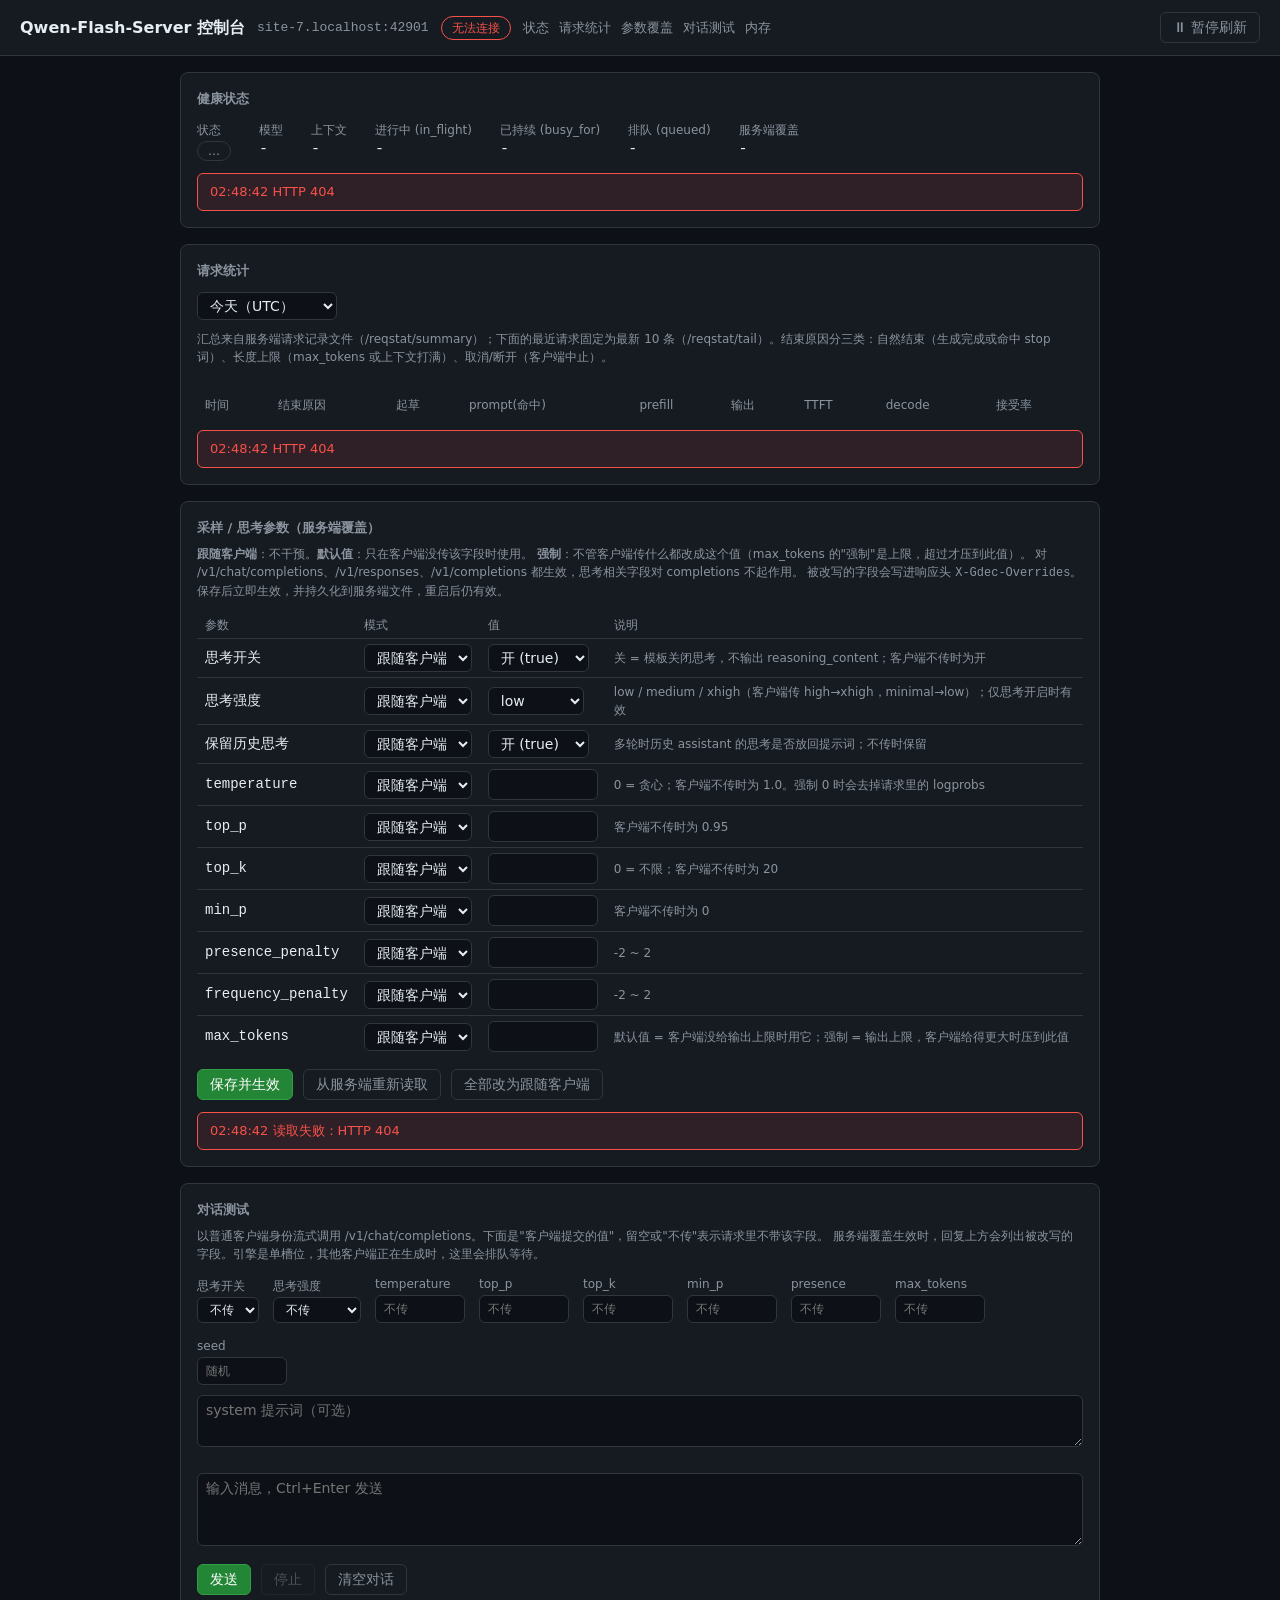
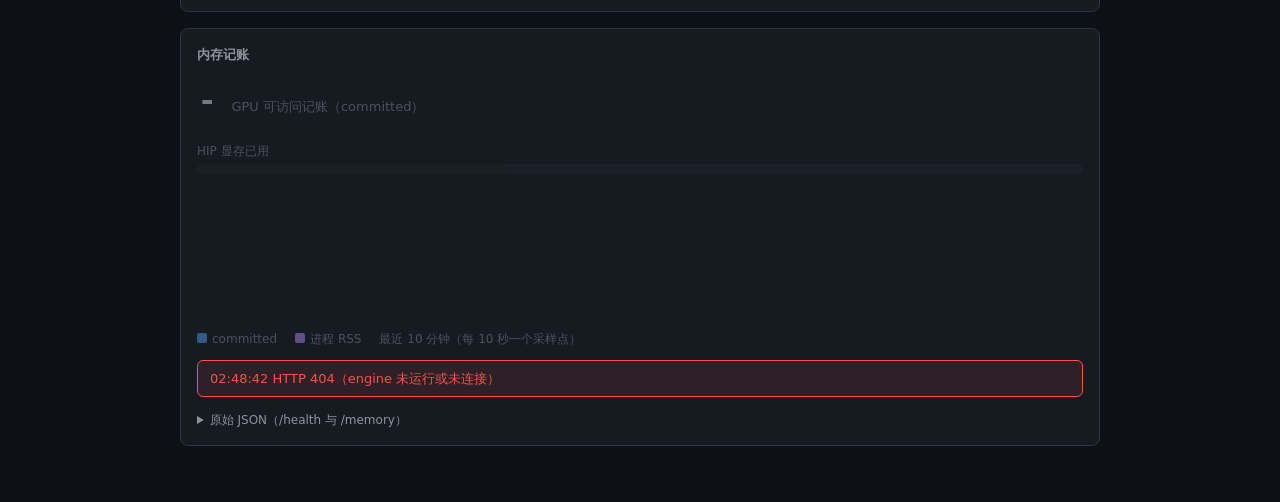
==== src/api/static/dashboard.html @ 6900c1ee "api: 重做前端控制台" ====
<!DOCTYPE html>
<html lang="zh-CN">
<head>
<meta charset="utf-8">
<meta name="viewport" content="width=device-width, initial-scale=1">
<title>Qwen-Flash-Server 控制台</title>
<style>
  :root {
    --bg: #0d1117; --panel: #161b22; --border: #30363d;
    --fg: #e6edf3; --dim: #8b949e;
    --ok: #3fb950; --warn: #d29922; --err: #f85149;
    --c-committed: #58a6ff; --c-rss: #bc8cff;
  }
  * { box-sizing: border-box; }
  body {
    margin: 0; background: var(--bg); color: var(--fg);
    font: 14px/1.5 "Segoe UI", system-ui, -apple-system, sans-serif;
  }
  .mono { font-family: Consolas, "Cascadia Mono", "Courier New", monospace; }
  header {
    display: flex; align-items: center; gap: 12px; flex-wrap: wrap;
    padding: 12px 20px; border-bottom: 1px solid var(--border);
    background: var(--panel);
  }
  header h1 { font-size: 16px; margin: 0; font-weight: 600; }
  header nav { display: flex; gap: 10px; font-size: 13px; }
  header nav a { color: var(--dim); text-decoration: none; }
  header nav a:hover { color: var(--fg); }
  #target { color: var(--dim); font-size: 13px; }
  .chip {
    padding: 2px 10px; border-radius: 999px; font-size: 12px;
    border: 1px solid var(--border); color: var(--dim);
  }
  .chip.ok   { color: var(--ok);   border-color: var(--ok); }
  .chip.warn { color: var(--warn); border-color: var(--warn); }
  .chip.err  { color: var(--err);  border-color: var(--err); }
  .btn, #pause {
    background: none; color: var(--dim); cursor: pointer;
    border: 1px solid var(--border); border-radius: 6px; padding: 4px 12px;
    font: inherit;
  }
  #pause { margin-left: auto; }
  .btn:hover, #pause:hover { color: var(--fg); border-color: var(--dim); }
  .btn.primary { color: #fff; background: #238636; border-color: #2ea043; }
  .btn.primary:hover { background: #2ea043; }
  .btn:disabled { opacity: 0.45; cursor: default; }
  main { max-width: 960px; margin: 0 auto; padding: 16px 20px 40px; }
  .panel {
    background: var(--panel); border: 1px solid var(--border);
    border-radius: 8px; padding: 16px; margin-bottom: 16px;
  }
  .panel h2 { font-size: 13px; margin: 0 0 12px; color: var(--dim); font-weight: 600; }
  .panel .meta { float: right; font-weight: 400; font-size: 12px; }
  .hint { color: var(--dim); font-size: 12px; margin: -4px 0 12px; }
  .kv { display: flex; gap: 28px; flex-wrap: wrap; }
  .kv > div > .k { color: var(--dim); font-size: 12px; }
  .kv > div > .v { font-size: 15px; }
  .hero { display: flex; align-items: baseline; gap: 14px; margin-bottom: 14px; }
  .hero .num { font-size: 34px; font-weight: 700; }
  .hero .lab { color: var(--dim); font-size: 13px; }
  .bar {
    height: 10px; border-radius: 5px; background: #21262d;
    overflow: hidden; margin: 4px 0 4px;
  }
  .bar > i { display: block; height: 100%; background: var(--c-committed); }
  .barlab { display: flex; justify-content: space-between; color: var(--dim); font-size: 12px; }
  .grid {
    display: grid; grid-template-columns: repeat(auto-fit, minmax(210px, 1fr));
    gap: 12px; margin-top: 14px;
  }
  .cell { background: #0d1117; border: 1px solid var(--border); border-radius: 6px; padding: 10px 12px; }
  .cell .k { color: var(--dim); font-size: 12px; }
  .cell .v { font-size: 18px; font-weight: 600; }
  .cell .s { color: var(--dim); font-size: 12px; }
  .stale { opacity: 0.45; }
  .errmsg {
    display: none; margin-top: 12px; padding: 8px 12px; border-radius: 6px;
    background: rgba(248,81,73,0.1); border: 1px solid var(--err); color: var(--err);
    font-size: 13px; word-break: break-all;
  }
  .errmsg.show { display: block; }
  canvas { width: 100%; height: 120px; margin-top: 14px; display: block; }
  .legend { display: flex; gap: 18px; color: var(--dim); font-size: 12px; margin-top: 4px; }
  .legend i { display: inline-block; width: 10px; height: 10px; border-radius: 2px; margin-right: 5px; }
  details { margin-top: 14px; }
  summary { cursor: pointer; color: var(--dim); font-size: 12px; }
  pre {
    background: #0d1117; border: 1px solid var(--border); border-radius: 6px;
    padding: 10px; overflow-x: auto; font-size: 12px; margin: 8px 0 0;
    white-space: pre-wrap; word-break: break-all;
  }
  input, select, textarea {
    background: #0d1117; color: var(--fg); border: 1px solid var(--border);
    border-radius: 6px; padding: 4px 8px; font: inherit;
  }
  input:disabled, select:disabled { opacity: 0.4; }
  input[type=number] { width: 110px; }
  input[type=checkbox] { width: auto; }
  textarea { width: 100%; resize: vertical; }
  table.ovr { width: 100%; border-collapse: collapse; }
  table.ovr th { text-align: left; color: var(--dim); font-weight: 400; font-size: 12px; padding: 4px 8px; }
  table.ovr td { padding: 5px 8px; border-top: 1px solid var(--border); vertical-align: middle; }
  table.ovr td.note { color: var(--dim); font-size: 12px; }
  table.ovr tr.on td:first-child { color: var(--warn); }
  table.ovr tr.def td:first-child { color: var(--c-committed); }
  .row { display: flex; gap: 10px; align-items: center; flex-wrap: wrap; margin-top: 12px; }
  #ovr-status, #chat-status { color: var(--dim); font-size: 12px; }
  .cparams { display: flex; gap: 14px; flex-wrap: wrap; align-items: flex-end; margin-bottom: 10px; }
  .cparams label { display: flex; flex-direction: column; color: var(--dim); font-size: 12px; gap: 2px; }
  .cparams input[type=number] { width: 90px; }
  #c-log { display: flex; flex-direction: column; gap: 10px; margin: 10px 0; }
  .msg { border: 1px solid var(--border); border-radius: 6px; padding: 8px 12px; background: #0d1117; }
  .msg .role { color: var(--dim); font-size: 12px; margin-bottom: 4px; }
  .msg.user { border-color: #1f6feb; }
  .msg .body { white-space: pre-wrap; word-break: break-word; }
  .msg .think { white-space: pre-wrap; word-break: break-word; color: var(--dim); font-size: 13px;
                border-left: 2px solid var(--border); padding-left: 10px; margin: 4px 0 8px; }
  .msg .stat { color: var(--dim); font-size: 12px; margin-top: 6px; }
  .msg .ovr-note { color: var(--warn); font-size: 12px; margin-bottom: 4px; }
</style>
</head>
<body>
<header>
  <h1>Qwen-Flash-Server 控制台</h1>
  <span class="mono" id="target"></span>
  <span class="chip" id="conn">连接中…</span>
  <nav><a href="#health">状态</a><a href="#reqs">请求统计</a><a href="#ovr">参数覆盖</a><a href="#chat">对话测试</a><a href="#mem">内存</a></nav>
  <button id="pause" type="button">⏸ 暂停刷新</button>
</header>
<main>
  <section class="panel" id="health">
    <h2>健康状态 <span class="meta mono" id="health-meta"></span></h2>
    <div class="kv">
      <div><div class="k">状态</div><div class="v"><span class="chip" id="h-status">…</span></div></div>
      <div><div class="k">模型</div><div class="v mono" id="h-model">-</div></div>
      <div><div class="k">上下文</div><div class="v mono" id="h-ctx">-</div></div>
      <div><div class="k">进行中 (in_flight)</div><div class="v mono" id="h-inflight">-</div></div>
      <div><div class="k">已持续 (busy_for)</div><div class="v mono" id="h-busyfor">-</div></div>
      <div><div class="k">排队 (queued)</div><div class="v mono" id="h-queued">-</div></div>
      <div><div class="k">服务端覆盖</div><div class="v mono" id="h-ovr">-</div></div>
    </div>
    <div class="errmsg" id="health-err"></div>
  </section>

  <section class="panel" id="reqs">
    <h2>请求统计 <span class="meta mono" id="reqs-meta"></span></h2>
    <div class="row" style="margin:0 0 12px">
      <select id="reqs-range">
        <option value="1">今天（UTC）</option>
        <option value="7">近 7 天（UTC）</option>
        <option value="0">全部历史</option>
      </select>
      <span class="hint" style="margin:0">汇总来自服务端请求记录文件（/reqstat/summary）；下面的最近请求固定为最新 10 条（/reqstat/tail）。结束原因分三类：自然结束（生成完成或命中 stop 词）、长度上限（max_tokens 或上下文打满）、取消/断开（客户端中止）。</span>
    </div>
    <div class="grid" id="reqs-grid"></div>
    <div id="reqs-acc" style="margin-top:10px"></div>
    <table class="ovr" style="margin-top:12px">
      <thead><tr><th>时间</th><th>结束原因</th><th>起草</th><th>prompt(命中)</th><th>prefill</th><th>输出</th><th>TTFT</th><th>decode</th><th>接受率</th></tr></thead>
      <tbody id="reqs-body"></tbody>
    </table>
    <div class="errmsg" id="reqs-err"></div>
  </section>

  <section class="panel" id="ovr">
    <h2>采样 / 思考参数（服务端覆盖） <span class="meta mono" id="ovr-meta"></span></h2>
    <p class="hint">
      <b>跟随客户端</b>：不干预。<b>默认值</b>：只在客户端没传该字段时使用。
      <b>强制</b>：不管客户端传什么都改成这个值（max_tokens 的"强制"是上限，超过才压到此值）。
      对 /v1/chat/completions、/v1/responses、/v1/completions 都生效，思考相关字段对 completions 不起作用。
      被改写的字段会写进响应头 <span class="mono">X-Gdec-Overrides</span>。保存后立即生效，并持久化到服务端文件，重启后仍有效。
    </p>
    <table class="ovr">
      <thead><tr><th>参数</th><th>模式</th><th>值</th><th>说明</th></tr></thead>
      <tbody id="ovr-body"></tbody>
    </table>
    <div class="row">
      <input id="ovr-key" type="password" placeholder="管理密钥 (GDEC_API_ADMIN_KEY)" style="display:none; width:240px">
      <button id="ovr-save" class="btn primary" type="button">保存并生效</button>
      <button id="ovr-reload" class="btn" type="button">从服务端重新读取</button>
      <button id="ovr-clear" class="btn" type="button">全部改为跟随客户端</button>
      <span id="ovr-status"></span>
    </div>
    <div class="errmsg" id="ovr-err"></div>
  </section>

  <section class="panel" id="chat">
    <h2>对话测试 <span class="meta mono" id="chat-meta"></span></h2>
    <p class="hint">
      以普通客户端身份流式调用 /v1/chat/completions。下面是"客户端提交的值"，留空或"不传"表示请求里不带该字段。
      服务端覆盖生效时，回复上方会列出被改写的字段。引擎是单槽位，其他客户端正在生成时，这里会排队等待。
    </p>
    <div class="cparams">
      <label>思考开关<select id="c-think"><option value="">不传</option><option value="true">开</option><option value="false">关</option></select></label>
      <label>思考强度<select id="c-effort"><option value="">不传</option><option>low</option><option>medium</option><option>xhigh</option></select></label>
      <label>temperature<input id="c-temp" type="number" min="0" max="2" step="0.05" placeholder="不传"></label>
      <label>top_p<input id="c-topp" type="number" min="0" max="1" step="0.01" placeholder="不传"></label>
      <label>top_k<input id="c-topk" type="number" min="0" step="1" placeholder="不传"></label>
      <label>min_p<input id="c-minp" type="number" min="0" max="1" step="0.01" placeholder="不传"></label>
      <label>presence<input id="c-pres" type="number" min="-2" max="2" step="0.1" placeholder="不传"></label>
      <label>max_tokens<input id="c-max" type="number" min="1" step="1" placeholder="不传"></label>
      <label>seed<input id="c-seed" type="number" min="0" step="1" placeholder="随机"></label>
    </div>
    <textarea id="c-system" rows="2" placeholder="system 提示词（可选）"></textarea>
    <div id="c-log"></div>
    <textarea id="c-input" rows="3" placeholder="输入消息，Ctrl+Enter 发送"></textarea>
    <div class="row">
      <button id="c-send" class="btn primary" type="button">发送</button>
      <button id="c-stop" class="btn" type="button" disabled>停止</button>
      <button id="c-clear" class="btn" type="button">清空对话</button>
      <span id="chat-status"></span>
    </div>
    <div class="errmsg" id="chat-err"></div>
  </section>

  <section class="panel" id="mem">
    <h2>内存记账 <span class="meta mono" id="mem-meta"></span></h2>
    <div id="mem-data">
      <div class="hero">
        <span class="num mono" id="m-hero" title="gpu_accessible_committed_bytes">-</span>
        <span class="lab">GPU 可访问记账（committed）<br>
          <span id="m-accounting" style="font-size:12px"></span></span>
      </div>
      <div class="barlab"><span>HIP 显存已用</span><span class="mono" id="m-hip-pct"></span></div>
      <div class="bar"><i id="m-hip-bar" style="width:0%"></i></div>
      <div class="barlab"><span id="m-hip-used"></span><span id="m-hip-total"></span></div>
      <div class="grid" id="mem-grid"></div>
      <canvas id="spark"></canvas>
      <div class="legend">
        <span><i style="background:var(--c-committed)"></i>committed</span>
        <span><i style="background:var(--c-rss)"></i>进程 RSS</span>
        <span>最近 10 分钟（每 10 秒一个采样点）</span>
      </div>
    </div>
    <div class="errmsg" id="mem-err"></div>
    <details><summary>原始 JSON（/health 与 /memory）</summary>
      <pre id="raw-health">-</pre>
      <pre id="raw-mem">-</pre>
    </details>
  </section>
</main>
<script>
"use strict";
const HEALTH_MS = 2000;   // /health 轮询间隔
const MEM_MS    = 10000;  // /memory 轮询间隔（查询占用推理槽位，勿低于 ~1 秒）
const TIMEOUT_MS = 5000;
const HIST_CAP = 60;      // 60 点 * 10s = 10 分钟趋势

let paused = false;
const hist = { committed: [], rss: [] };
const $ = id => document.getElementById(id);

function fmtBytes(n) {
  if (n == null || isNaN(n)) return "-";
  const g = 1073741824, m = 1048576, k = 1024;
  if (Math.abs(n) >= g) return (n / g).toFixed(2) + " GiB";
  if (Math.abs(n) >= m) return (n / m).toFixed(1) + " MiB";
  if (Math.abs(n) >= k) return (n / k).toFixed(1) + " KiB";
  return n + " B";
}
function hhmmss() {
  const d = new Date(), p = v => String(v).padStart(2, "0");
  return p(d.getHours()) + ":" + p(d.getMinutes()) + ":" + p(d.getSeconds());
}
function setChip(el, cls, text) { el.className = "chip " + cls; el.textContent = text; }

// 从 OpenAI 风格错误信封里取消息
function errText(j, status) {
  return (j && j.error && (j.error.message || j.error.type)) || ("HTTP " + status);
}

// fetch 一个端点：返回解析后的 JSON；HTTP 错误抛 Error（附 status）
async function grab(url, opts) {
  const c = new AbortController();
  const t = setTimeout(() => c.abort(), TIMEOUT_MS);
  try {
    const r = await fetch(url, Object.assign({ signal: c.signal }, opts || {}));
    const text = await r.text();
    let j = null;
    try { j = JSON.parse(text); } catch (e) { /* 非 JSON 按状态码报错 */ }
    if (!r.ok) { const e = new Error(errText(j, r.status)); e.status = r.status; throw e; }
    return j;
  } catch (e) {
    if (e.name === "AbortError") throw new Error("请求超时");
    throw e;
  } finally { clearTimeout(t); }
}

function showErr(panelId, err) {
  const el = $(panelId);
  el.textContent = hhmmss() + "  " + err;
  el.classList.add("show");
}
function hideErr(panelId) { $(panelId).classList.remove("show"); }

// ------------------------------------------------------------ 健康状态 --
function ovrSummary(t) {
  const keys = Object.keys(t || {});
  if (!keys.length) return "无（全部跟随客户端）";
  return keys.map(k => k + (t[k].mode === "force" ? "=" : "≈") + JSON.stringify(t[k].value)).join("  ");
}

function renderHealth(j) {
  const s = $("h-status");
  if (j.busy) setChip(s, "warn", "busy");
  else if (j.status === "ok") setChip(s, "ok", "ok");
  else setChip(s, "err", String(j.status));
  $("h-model").textContent = j.model ?? "-";
  $("h-ctx").textContent = j.context ?? "-";
  $("h-inflight").textContent = j.in_flight ?? "-";
  const bf = j.busy_for_s;
  $("h-busyfor").textContent = (bf == null) ? "-" : (bf.toFixed(1) + "s");
  $("h-queued").textContent = j.queued ?? "-";
  $("h-ovr").textContent = ovrSummary(j.server_overrides);
  $("h-ovr").title = "= 强制，≈ 默认值";
  $("raw-health").textContent = JSON.stringify(j, null, 1);
}

// ------------------------------------------------------------ 参数覆盖 --
// type: bool / effort / num / int；def 是切到"默认值/强制"时预填的值
const OVR_FIELDS = [
  { k: "enable_thinking", label: "思考开关", type: "bool", def: true,
    note: "关 = 模板关闭思考，不输出 reasoning_content；客户端不传时为开" },
  { k: "reasoning_effort", label: "思考强度", type: "effort", def: "xhigh",
    note: "low / medium / xhigh（客户端传 high→xhigh，minimal→low）；仅思考开启时有效" },
  { k: "preserve_thinking", label: "保留历史思考", type: "bool", def: true,
    note: "多轮时历史 assistant 的思考是否放回提示词；不传时保留" },
  { k: "temperature", label: "temperature", type: "num", min: 0, max: 2, step: 0.05, def: 1.0,
    note: "0 = 贪心；客户端不传时为 1.0。强制 0 时会去掉请求里的 logprobs" },
  { k: "top_p", label: "top_p", type: "num", min: 0, max: 1, step: 0.01, def: 0.95,
    note: "客户端不传时为 0.95" },
  { k: "top_k", label: "top_k", type: "int", min: 0, max: 2147483647, step: 1, def: 20,
    note: "0 = 不限；客户端不传时为 20" },
  { k: "min_p", label: "min_p", type: "num", min: 0, max: 1, step: 0.01, def: 0,
    note: "客户端不传时为 0" },
  { k: "presence_penalty", label: "presence_penalty", type: "num", min: -2, max: 2, step: 0.1, def: 0,
    note: "-2 ~ 2" },
  { k: "frequency_penalty", label: "frequency_penalty", type: "num", min: -2, max: 2, step: 0.1, def: 0,
    note: "-2 ~ 2" },
  { k: "max_tokens", label: "max_tokens", type: "int", min: 1, max: 2147483647, step: 1, def: 32768,
    note: "默认值 = 客户端没给输出上限时用它；强制 = 输出上限，客户端给得更大时压到此值" },
];

function ovrValueInput(f) {
  if (f.type === "bool") {
    const s = document.createElement("select");
    s.innerHTML = '<option value="true">开 (true)</option><option value="false">关 (false)</option>';
    return s;
  }
  if (f.type === "effort") {
    const s = document.createElement("select");
    s.innerHTML = "<option>low</option><option>medium</option><option>xhigh</option>";
    return s;
  }
  const i = document.createElement("input");
  i.type = "number"; i.min = f.min; i.max = f.max; i.step = f.step;
  return i;
}

function buildOvrTable() {
  const tb = $("ovr-body");
  tb.innerHTML = "";
  for (const f of OVR_FIELDS) {
    const tr = document.createElement("tr");
    tr.id = "ovr-row-" + f.k;
    const name = document.createElement("td");
    name.className = "mono"; name.textContent = f.label;
    if (f.label !== f.k) name.title = f.k;
    const modeTd = document.createElement("td");
    const mode = document.createElement("select");
    mode.innerHTML = '<option value="client">跟随客户端</option><option value="default">默认值</option>' +
                     '<option value="force">强制</option>';
    modeTd.appendChild(mode);
    const valTd = document.createElement("td");
    const val = ovrValueInput(f);
    valTd.appendChild(val);
    const note = document.createElement("td");
    note.className = "note"; note.textContent = f.note;
    tr.append(name, modeTd, valTd, note);
    tb.appendChild(tr);
    f.modeEl = mode; f.valEl = val; f.row = tr;
    mode.addEventListener("change", () => { syncRow(f); markDirty(); });
    val.addEventListener("input", markDirty);
    val.addEventListener("change", markDirty);
  }
}

function setVal(f, v) { f.valEl.value = String(v); }
function getVal(f) {
  const raw = f.valEl.value;
  if (f.type === "bool") return raw === "true";
  if (f.type === "effort") return raw;
  if (raw.trim() === "") throw new Error(f.k + " 需要填写数值");
  const n = Number(raw);
  if (!isFinite(n)) throw new Error(f.k + " 不是有效数字");
  if (f.type === "int" && !Number.isInteger(n)) throw new Error(f.k + " 必须是整数");
  if (n < f.min || n > f.max) throw new Error(f.k + " 超出范围 " + f.min + " ~ " + f.max);
  return n;
}
function syncRow(f) {
  const m = f.modeEl.value;
  f.valEl.disabled = m === "client";
  f.row.className = m === "force" ? "on" : m === "default" ? "def" : "";
}

let ovrDirty = false;
function markDirty() { ovrDirty = true; $("ovr-status").textContent = "有未保存的修改"; }

function fillOvr(state) {
  const t = state.overrides || {};
  for (const f of OVR_FIELDS) {
    const e = t[f.k];
    f.modeEl.value = e ? e.mode : "client";
    setVal(f, e ? e.value : f.def);
    syncRow(f);
  }
  $("ovr-key").style.display = state.admin_key_required ? "" : "none";
  $("ovr-meta").textContent = state.persist_path ? ("持久化文件：" + state.persist_path) : "仅内存（未持久化）";
  ovrDirty = false;
}

async function loadOvr() {
  try {
    fillOvr(await grab("/admin/overrides"));
    hideErr("ovr-err");
    $("ovr-status").textContent = "已读取 " + hhmmss();
  } catch (e) { showErr("ovr-err", "读取失败：" + e.message); }
}

function collectOvr() {
  const t = {};
  for (const f of OVR_FIELDS) {
    const m = f.modeEl.value;
    if (m === "client") continue;
    t[f.k] = { mode: m, value: getVal(f) };
  }
  return t;
}

async function saveOvr(table) {
  const headers = { "Content-Type": "application/json" };
  const key = $("ovr-key").value;
  if (key) headers["X-Admin-Key"] = key;
  try {
    const j = await grab("/admin/overrides", { method: "POST", headers, body: JSON.stringify(table) });
    fillOvr(j);
    hideErr("ovr-err");
    $("ovr-status").textContent = (j.saved ? "已保存并生效 " : "已生效，但未能写入文件 ") + hhmmss();
    if (!j.saved) showErr("ovr-err", "持久化失败：" + (j.save_error || "?") + "（重启后会丢失）");
    tickHealth();
  } catch (e) {
    if (e.status === 401) $("ovr-key").style.display = "";
    showErr("ovr-err", "保存失败：" + e.message);
  }
}

$("ovr-save").addEventListener("click", () => {
  let t;
  try { t = collectOvr(); } catch (e) { showErr("ovr-err", e.message); return; }
  saveOvr(t);
});
$("ovr-reload").addEventListener("click", () => {
  if (ovrDirty && !confirm("丢弃未保存的修改？")) return;
  loadOvr();
});
$("ovr-clear").addEventListener("click", () => {
  if (!confirm("清空服务端覆盖表，所有参数改为跟随客户端？")) return;
  saveOvr({});
});

// ------------------------------------------------------------ 对话测试 --
let convo = [];          // 已完成的轮次：{role, content, reasoning_content?}
let chatAbort = null;

function msgBox(role) {
  const d = document.createElement("div");
  d.className = "msg " + role;
  const r = document.createElement("div");
  r.className = "role"; r.textContent = role;
  d.appendChild(r);
  $("c-log").appendChild(d);
  return d;
}
function addPart(box, cls, text) {
  const e = document.createElement("div");
  e.className = cls; e.textContent = text || "";
  box.appendChild(e);
  return e;
}
function numParam(id) {
  const v = $(id).value.trim();
  return v === "" ? undefined : Number(v);
}

function buildChatBody() {
  const msgs = [];
  const sys = $("c-system").value.trim();
  if (sys) msgs.push({ role: "system", content: sys });
  const body = { messages: msgs.concat(convo), stream: true, stream_options: { include_usage: true } };
  const think = $("c-think").value;
  if (think) body.enable_thinking = think === "true";
  const effort = $("c-effort").value;
  if (effort) body.reasoning_effort = effort;
  const nums = { temperature: "c-temp", top_p: "c-topp", top_k: "c-topk", min_p: "c-minp",
                 presence_penalty: "c-pres", max_tokens: "c-max", seed: "c-seed" };
  for (const [k, id] of Object.entries(nums)) {
    const v = numParam(id);
    if (v !== undefined) body[k] = v;
  }
  return body;
}

function setBusy(b) {
  $("c-send").disabled = b; $("c-stop").disabled = !b; $("c-clear").disabled = b;
}

async function sendChat() {
  const text = $("c-input").value;
  if (!text.trim() || chatAbort) return;
  hideErr("chat-err");
  convo.push({ role: "user", content: text });
  addPart(msgBox("user"), "body", text);
  $("c-input").value = "";
  const body = buildChatBody();
  const box = msgBox("assistant");
  const note = addPart(box, "ovr-note", "");
  const think = addPart(box, "think", "");
  const ans = addPart(box, "body", "");
  const stat = addPart(box, "stat", "等待中…");
  think.style.display = "none";
  let reasoning = "", content = "", usage = null, finish = null;
  const t0 = performance.now();
  let tFirst = 0;
  chatAbort = new AbortController();
  setBusy(true);
  $("chat-status").textContent = "生成中…";
  try {
    const r = await fetch("/v1/chat/completions", {
      method: "POST", headers: { "Content-Type": "application/json" },
      body: JSON.stringify(body), signal: chatAbort.signal });
    const ov = r.headers.get("X-Gdec-Overrides");
    note.textContent = ov ? ("服务端覆盖了：" + ov) : "";
    if (!r.ok) {
      let j = null; try { j = await r.json(); } catch (e) { /* 忽略 */ }
      throw new Error(errText(j, r.status));
    }
    const reader = r.body.getReader();
    const dec = new TextDecoder();
    let buf = "", done = false;
    while (!done) {
      const { value, done: eof } = await reader.read();
      if (eof) break;
      buf += dec.decode(value, { stream: true });
      let cut;
      while ((cut = buf.indexOf("\n\n")) >= 0) {
        const frame = buf.slice(0, cut); buf = buf.slice(cut + 2);
        for (const line of frame.split("\n")) {
          if (!line.startsWith("data:")) continue;
          const data = line.slice(5).trim();
          if (data === "[DONE]") { done = true; break; }
          let j; try { j = JSON.parse(data); } catch (e) { continue; }
          if (j.error) throw new Error(j.error.message || "stream error");
          if (j.usage) usage = j.usage;
          const ch = j.choices && j.choices[0];
          if (!ch) continue;
          if (ch.finish_reason) finish = ch.finish_reason;
          const d = ch.delta || {};
          if (d.reasoning_content) {
            if (!tFirst) tFirst = performance.now();
            reasoning += d.reasoning_content; think.textContent = reasoning; think.style.display = "";
          }
          if (d.content) {
            if (!tFirst) tFirst = performance.now();
            content += d.content; ans.textContent = content;
          }
          if (tFirst) stat.textContent = "生成中… " + ((performance.now() - t0) / 1000).toFixed(1) + " s";
        }
      }
    }
    $("chat-status").textContent = "完成 " + hhmmss();
  } catch (e) {
    if (e.name === "AbortError") { finish = "已停止"; $("chat-status").textContent = "已停止"; }
    else { showErr("chat-err", e.message); $("chat-status").textContent = "出错"; }
  } finally {
    chatAbort = null;
    setBusy(false);
  }
  const t1 = performance.now();
  const parts = [];
  if (finish) parts.push("结束：" + finish);
  if (tFirst) parts.push("首 token " + ((tFirst - t0) / 1000).toFixed(2) + " s");
  if (usage) {
    parts.push("输出 " + usage.completion_tokens + " tok");
    if (tFirst && usage.completion_tokens > 1)
      parts.push((usage.completion_tokens / ((t1 - tFirst) / 1000)).toFixed(1) + " tok/s");
    const cached = usage.prompt_tokens_details ? usage.prompt_tokens_details.cached_tokens : 0;
    parts.push("prompt " + usage.prompt_tokens + (cached ? "（命中缓存 " + cached + "）" : ""));
  }
  stat.textContent = parts.join("  ·  ");
  if (content || reasoning) {
    const m = { role: "assistant", content };
    if (reasoning) m.reasoning_content = reasoning;
    convo.push(m);
  } else {
    convo.pop();   // 没有任何输出：撤回这条 user，方便改了参数重发
  }
}

$("c-send").addEventListener("click", sendChat);
$("c-stop").addEventListener("click", () => { if (chatAbort) chatAbort.abort(); });
$("c-clear").addEventListener("click", () => { convo = []; $("c-log").innerHTML = ""; hideErr("chat-err"); });
$("c-input").addEventListener("keydown", e => {
  if (e.key === "Enter" && (e.ctrlKey || e.metaKey)) { e.preventDefault(); sendChat(); }
});

// ------------------------------------------------------------ 内存记账 --
function memCell(k, v, sub) {
  return '<div class="cell"><div class="k">' + k + '</div><div class="v mono">' + v +
         '</div><div class="s">' + (sub || "") + "</div></div>";
}

function renderMem(j) {
  const f = n => (n == null ? null : Number(n));
  const committed = f(j.gpu_accessible_committed_bytes);
  $("m-hero").textContent = fmtBytes(committed);
  $("m-hero").title =
    "gpu_accessible_committed_bytes = " + (j.gpu_accessible_committed_bytes ?? "-") + " 字节";
  if (j.accounting) $("m-accounting").textContent = j.accounting;

  const total = f(j.hip_total_bytes), free = f(j.hip_free_bytes);
  if (total != null && free != null) {
    const used = total - free, pct = total ? used / total * 100 : 0;
    $("m-hip-bar").style.width = Math.min(100, Math.max(0, pct)).toFixed(1) + "%";
    $("m-hip-pct").textContent = pct.toFixed(1) + "%";
    $("m-hip-used").textContent = "已用 " + fmtBytes(used);
    $("m-hip-total").textContent = "共 " + fmtBytes(total);
  }

  const peak = (c, p) => "峰值 " + fmtBytes(f(p));
  $("mem-grid").innerHTML =
    memCell("设备分配 (HIP device)", fmtBytes(f(j.device_current_bytes)), peak(0, j.device_peak_bytes)) +
    memCell("注册 mmap（专家权重）", fmtBytes(f(j.registered_mmap_bytes)), "mmap + hipHostRegister") +
    memCell("Pinned host", fmtBytes(f(j.pinned_host_current_bytes)), peak(0, j.pinned_host_peak_bytes)) +
    memCell("启动以来 HIP 增量", fmtBytes(f(j.hip_used_since_engine_start_bytes)), "引擎自身驱动") +
    memCell("进程 RSS", fmtBytes(f(j.process_rss_bytes)), "含可回收 mmap 页缓存") +
    memCell("进程已锁定", fmtBytes(f(j.process_locked_bytes)), "");
  $("raw-mem").textContent = JSON.stringify(j, null, 1);

  hist.committed.push(committed); hist.rss.push(f(j.process_rss_bytes));
  if (hist.committed.length > HIST_CAP) { hist.committed.shift(); hist.rss.shift(); }
  drawSpark();
}

function drawSpark() {
  const cv = $("spark");
  const dpr = window.devicePixelRatio || 1;
  const W = cv.clientWidth * dpr, H = cv.clientHeight * dpr;
  cv.width = W; cv.height = H;
  const g = cv.getContext("2d");
  g.clearRect(0, 0, W, H);
  const series = [
    { data: hist.committed, color: "#58a6ff" },
    { data: hist.rss, color: "#bc8cff" },
  ];
  let max = 0;
  for (const s of series) for (const v of s.data) if (v != null && v > max) max = v;
  if (max <= 0) return;
  const pad = 6 * dpr, n = HIST_CAP;
  const x = i => pad + (W - 2 * pad) * (i / (n - 1));
  const y = v => H - pad - (H - 2 * pad) * (v / max);
  g.strokeStyle = "#30363d"; g.lineWidth = 1;
  g.strokeRect(pad, pad, W - 2 * pad, H - 2 * pad);
  for (const s of series) {
    g.strokeStyle = s.color; g.lineWidth = 1.5 * dpr; g.beginPath();
    let started = false;
    s.data.forEach((v, i) => {
      if (v == null) return;
      if (!started) { g.moveTo(x(i), y(v)); started = true; }
      else g.lineTo(x(i), y(v));
    });
    g.stroke();
  }
  g.fillStyle = "#8b949e"; g.font = (10 * dpr) + "px Consolas, monospace";
  g.fillText(fmtBytes(max), pad + 4 * dpr, pad + 12 * dpr);
}

async function tickHealth() {
  if (paused) return;
  try {
    const j = await grab("/health");
    renderHealth(j);
    setChip($("conn"), "ok", "已连接");
    hideErr("health-err");
    $("health-meta").textContent = "更新于 " + hhmmss();
  } catch (e) {
    setChip($("conn"), "err", "无法连接");
    showErr("health-err", e.message);
  }
}

async function tickMem() {
  if (paused) return;
  const data = $("mem-data");
  try {
    const j = await grab("/memory");
    renderMem(j);
    data.classList.remove("stale");
    hideErr("mem-err");
    $("mem-meta").textContent = "更新于 " + hhmmss() + "（每 10 秒）";
  } catch (e) {
    data.classList.add("stale");   // 保留上次数值但变暗，提示非实时
    showErr("mem-err", e.message + "（engine 未运行或未连接）");
  }
}

// ------------------------------------------------------------ 请求统计 --
const REQ_MS = 10000;  // /reqstat/* 轮询间隔

function fmtPct(x) { return x == null ? "-" : (x * 100).toFixed(1) + "%"; }
function fmtTok(n) { return n == null ? "-" : Number(n).toLocaleString("en-US"); }
function fmtMs(x) { return x == null ? "-" : x >= 1000 ? (x / 1000).toFixed(2) + " s" : Math.round(x) + " ms"; }

// 结束原因：JSON 里是英文枚举（稳定接口），页面上显示中文
const FINISH_ZH = { stop: "自然结束", length: "长度上限", cancel: "取消/断开", error: "错误", other: "其它" };
function finZh(k) { return FINISH_ZH[k] || k; }
function finSummary(f) {
  const parts = [];
  for (const k of ["stop", "length", "cancel", "error"]) if (f && f[k]) parts.push(finZh(k) + " " + f[k]);
  for (const k of Object.keys(f || {})) if (!(k in FINISH_ZH)) parts.push(k + " " + f[k]);
  return parts.join("  ") || "-";
}

function renderReqSummary(j) {
  const c = (k, v, s) => '<div class="cell"><div class="k">' + k + '</div><div class="v mono">' + v +
                         '</div><div class="s">' + (s || "") + "</div></div>";
  const t = j.ttft;
  $("reqs-grid").innerHTML =
    c("请求数", fmtTok(j.requests),
      (j.files_total || 0) + " 个记录文件" + (j.bad_crc ? "，" + j.bad_crc + " 条坏记录已跳过" : "")) +
    c("输入 token", fmtTok(j.input_tokens),
      "缓存命中 " + fmtTok(j.cached_tokens) + "（" + fmtPct(j.cache_hit_rate) + "）") +
    c("输出 token", fmtTok(j.output_tokens), "") +
    c("prefill 速度", j.prefill_tok_per_s == null ? "-" : j.prefill_tok_per_s.toFixed(1) + " tok/s",
      "prefill 共 " + (j.prefill_seconds || 0).toFixed(1) + " s（已扣缓存命中）") +
    c("decode 速度", j.decode_tok_per_s == null ? "-" : j.decode_tok_per_s.toFixed(1) + " tok/s",
      "decode 共 " + (j.decode_seconds || 0).toFixed(1) + " s") +
    c("TTFT p50 / p95", t ? fmtMs(t.p50_ms) + " / " + fmtMs(t.p95_ms) : "-",
      t ? t.count + " 条流式" : "无流式请求") +
    c("结束原因", finSummary(j.finish), "");
  const order = ["chain", "mtp", "ngram", "dflash2", "serial"];
  const names = { chain: "chain（ngram+MTP）", mtp: "MTP", ngram: "ngram", dflash2: "dflash2", serial: "serial" };
  const parts = [];
  for (const k of order) {
    const d = (j.drafters || {})[k];
    if (!d) continue;
    let s = '<div><span style="color:var(--dim)">' + names[k] + '</span> <span class="mono">' +
            (d.decode_tok_per_s == null ? "-" : d.decode_tok_per_s.toFixed(1) + " tok/s") + "</span>";
    if (d.proposed > 0)
      s += ' <span style="color:var(--dim)">接受率</span> <span class="mono">' + fmtPct(d.acceptance) +
           '</span> <span style="color:var(--dim);font-size:12px">（' +
           fmtTok(d.accepted) + "/" + fmtTok(d.proposed) + "，" + d.requests + " 请求）</span>";
    else
      s += ' <span style="color:var(--dim);font-size:12px">（' + d.requests + " 请求）</span>";
    parts.push(s + "</div>");
  }
  $("reqs-acc").innerHTML = parts.join("") ||
    '<span style="color:var(--dim);font-size:12px">窗口内没有请求记录</span>';
}

function renderReqTable(j) {
  const tb = $("reqs-body");
  tb.innerHTML = "";
  const recs = (j.records || []).slice().reverse();  // 最新在上
  if (!recs.length) {
    tb.innerHTML = '<tr><td colspan="9" class="note">还没有请求记录</td></tr>';
    return;
  }
  const p = v => String(v).padStart(2, "0");
  for (const r of recs) {
    const d = new Date(r.ts_ms);
    // prefill 只算真正处理的 token（prompt − 缓存命中）；全命中时没有 prefill
    const proc = r.prompt_tokens - r.cached_tokens;
    const prefill = proc <= 0 ? "全命中"
      : r.prefill_ms > 0
        ? (proc / (r.prefill_ms / 1000)).toFixed(1) + " tok/s（" + fmtMs(r.prefill_ms) + "）"
        : "-";
    const cells = [
      p(d.getMonth() + 1) + "-" + p(d.getDate()) + " " + p(d.getHours()) + ":" + p(d.getMinutes()) + ":" + p(d.getSeconds()),
      finZh(r.finish) + (r.vision ? "（图）" : ""),
      r.drafter,
      fmtTok(r.prompt_tokens) + (r.cached_tokens ? "（" + fmtTok(r.cached_tokens) + "）" : ""),
      prefill,
      fmtTok(r.output_tokens),
      r.ttft_ms ? Math.round(r.ttft_ms) + " ms" : "-",
      r.decode_ms > 0 && r.output_tokens > 1
        ? (r.output_tokens / (r.decode_ms / 1000)).toFixed(1) + " tok/s（" + fmtMs(r.decode_ms) + "）"
        : fmtMs(r.decode_ms),
      fmtPct(r.acceptance),
    ];
    const tr = document.createElement("tr");
    for (const x of cells) {
      const td = document.createElement("td");
      td.className = "mono"; td.textContent = x;
      tr.appendChild(td);
    }
    tb.appendChild(tr);
  }
}

async function tickReqs() {
  if (paused) return;
  try {
    const range = $("reqs-range").value;
    let q = "";
    if (range !== "0") {
      const from = new Date(Date.now() - (Number(range) - 1) * 86400000);
      q = "?from=" + from.toISOString().slice(0, 10);
    }
    const [s, t] = await Promise.all([grab("/reqstat/summary" + q), grab("/reqstat/tail?n=10")]);
    renderReqSummary(s);
    renderReqTable(t);
    hideErr("reqs-err");
    $("reqs-meta").textContent = "更新于 " + hhmmss() + "（每 10 秒）";
  } catch (e) { showErr("reqs-err", e.message); }
}
$("reqs-range").addEventListener("change", tickReqs);

$("pause").addEventListener("click", () => {
  paused = !paused;
  $("pause").textContent = paused ? "▶ 继续刷新" : "⏸ 暂停刷新";
});
$("target").textContent = location.host;

buildOvrTable();
loadOvr();
tickHealth(); tickMem(); tickReqs();
setInterval(tickHealth, HEALTH_MS);
setInterval(tickMem, MEM_MS);
setInterval(tickReqs, REQ_MS);
window.addEventListener("resize", drawSpark);
</script>
</body>
</html>
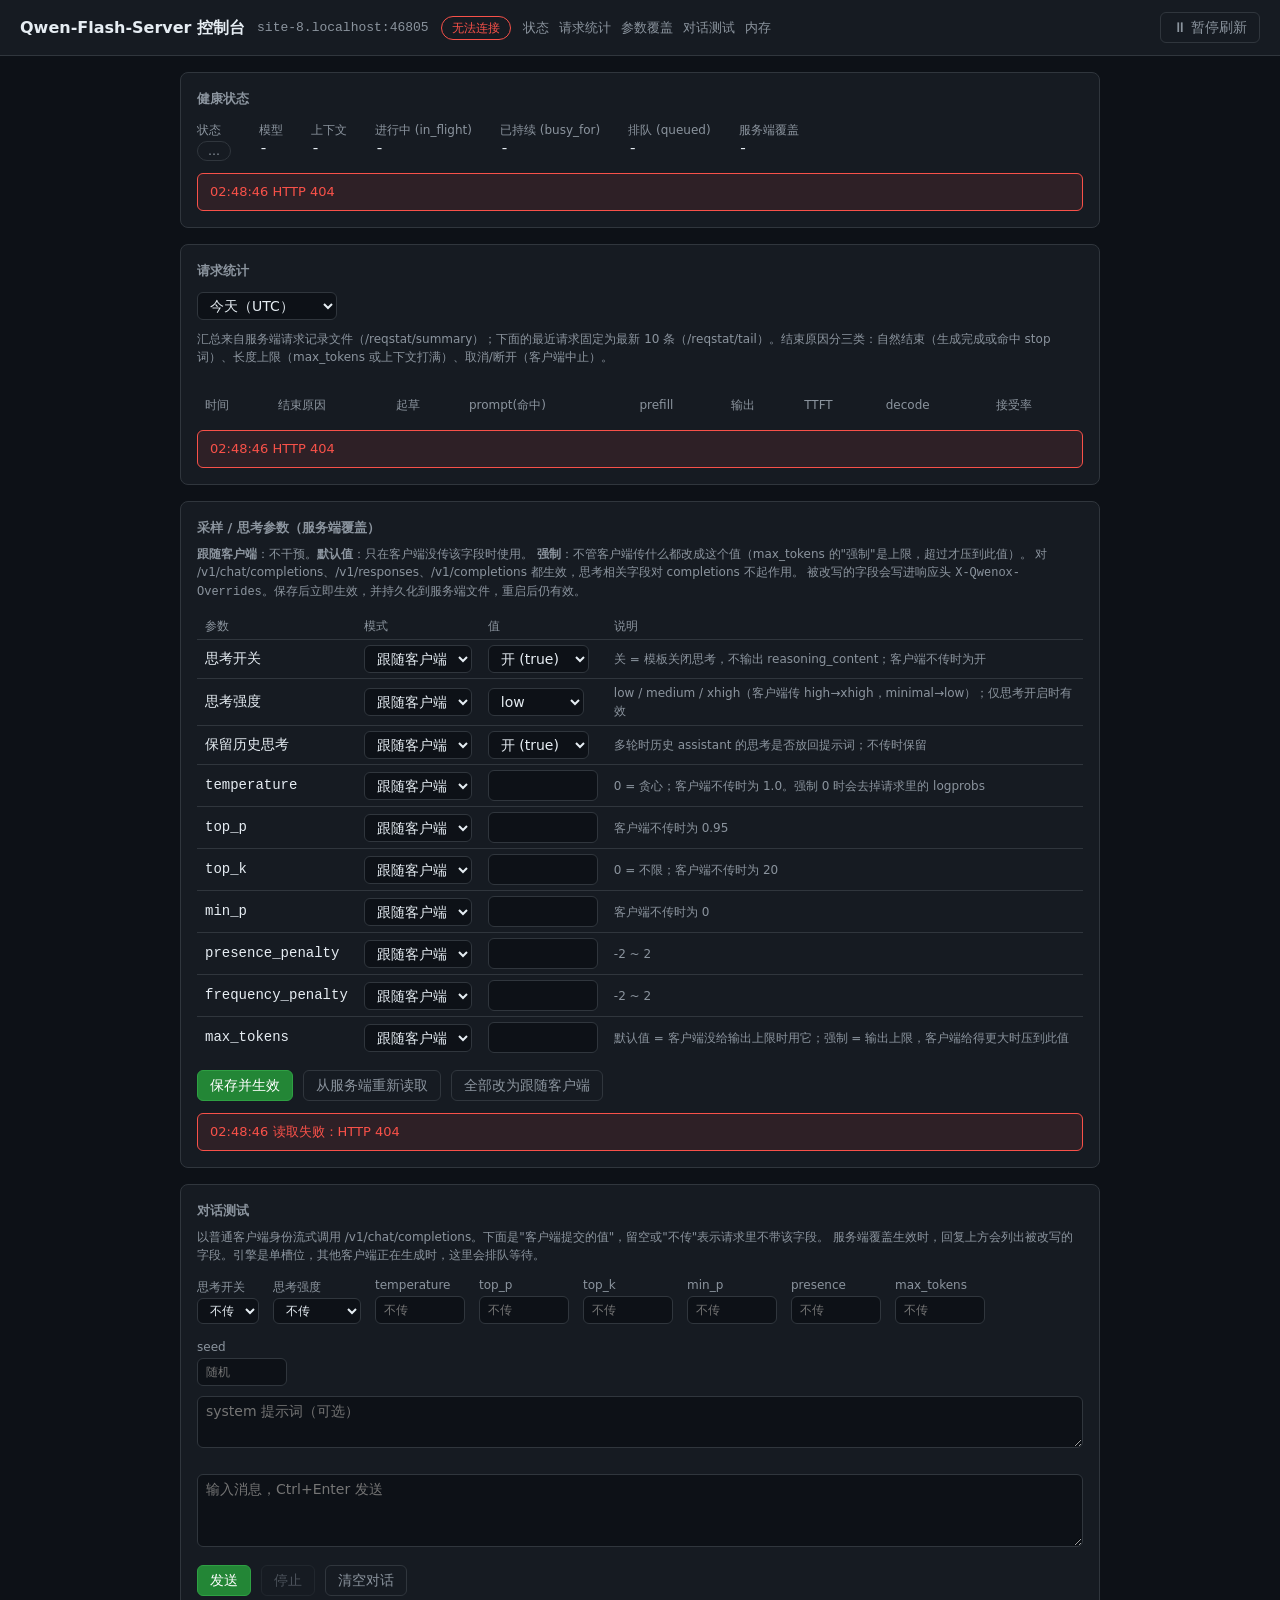
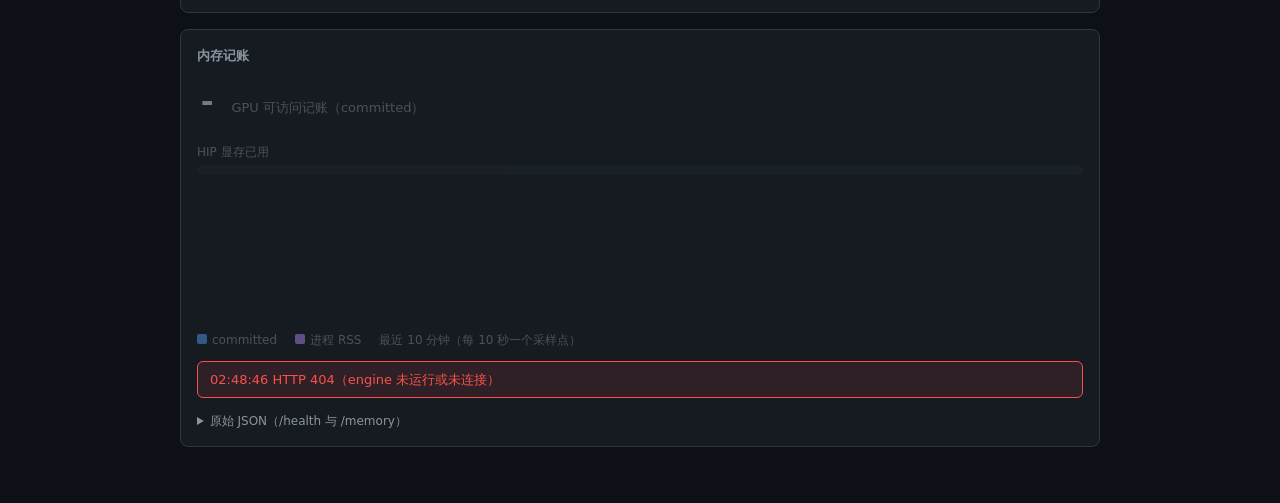
==== commit 453e83a1: "api: Windows 托盘化收尾 + 全仓库 gdec → qwenox 改名 - api: 托盘通知注册 AppUserModelID/DisplayName=Qwenox（toast 不再露 " ====
--- a/src/api/static/dashboard.html
+++ b/src/api/static/dashboard.html
@@ -167,14 +167,14 @@
       <b>跟随客户端</b>：不干预。<b>默认值</b>：只在客户端没传该字段时使用。
       <b>强制</b>：不管客户端传什么都改成这个值（max_tokens 的"强制"是上限，超过才压到此值）。
       对 /v1/chat/completions、/v1/responses、/v1/completions 都生效，思考相关字段对 completions 不起作用。
-      被改写的字段会写进响应头 <span class="mono">X-Gdec-Overrides</span>。保存后立即生效，并持久化到服务端文件，重启后仍有效。
+      被改写的字段会写进响应头 <span class="mono">X-Qwenox-Overrides</span>。保存后立即生效，并持久化到服务端文件，重启后仍有效。
     </p>
     <table class="ovr">
       <thead><tr><th>参数</th><th>模式</th><th>值</th><th>说明</th></tr></thead>
       <tbody id="ovr-body"></tbody>
     </table>
     <div class="row">
-      <input id="ovr-key" type="password" placeholder="管理密钥 (GDEC_API_ADMIN_KEY)" style="display:none; width:240px">
+      <input id="ovr-key" type="password" placeholder="管理密钥 (QWENOX_API_ADMIN_KEY)" style="display:none; width:240px">
       <button id="ovr-save" class="btn primary" type="button">保存并生效</button>
       <button id="ovr-reload" class="btn" type="button">从服务端重新读取</button>
       <button id="ovr-clear" class="btn" type="button">全部改为跟随客户端</button>
@@ -537,7 +537,7 @@
     const r = await fetch("/v1/chat/completions", {
       method: "POST", headers: { "Content-Type": "application/json" },
       body: JSON.stringify(body), signal: chatAbort.signal });
-    const ov = r.headers.get("X-Gdec-Overrides");
+    const ov = r.headers.get("X-Qwenox-Overrides");
     note.textContent = ov ? ("服务端覆盖了：" + ov) : "";
     if (!r.ok) {
       let j = null; try { j = await r.json(); } catch (e) { /* 忽略 */ }
